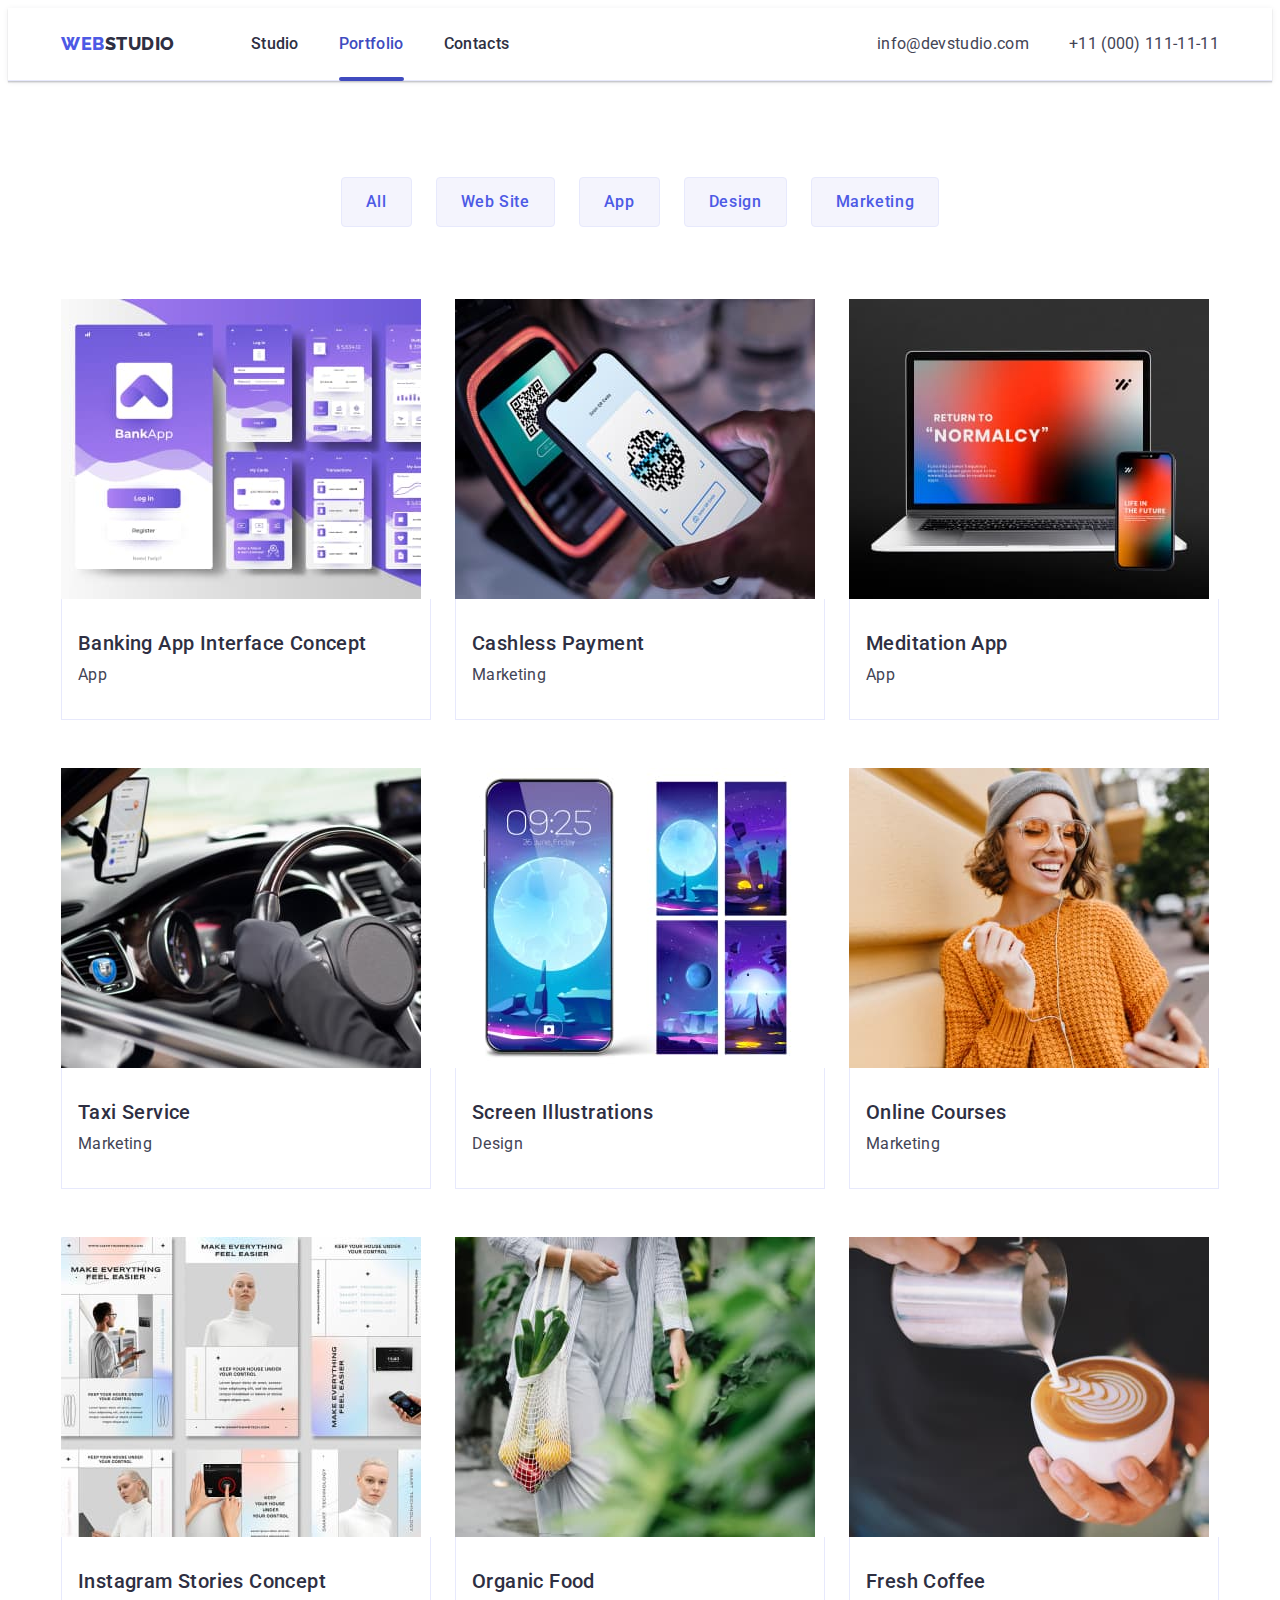
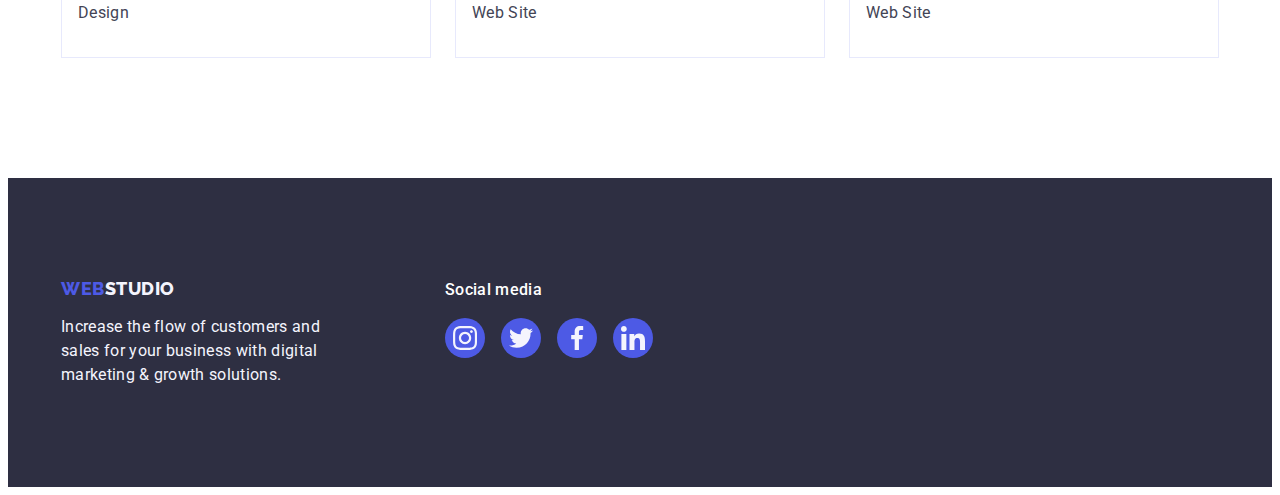
==== portfolio.html @ 70e91576 "Initial commit" ====
<!DOCTYPE html>
<html lang="en">
  <head>
    <meta charset="UTF-8" />
    <meta http-equiv="X-UA-Compatible" content="IE=edge" />
    <meta name="viewport" content="width=device-width, initial-scale=1.0" />
    <title>Портфоліо</title>
    <link rel="preconnect" href="https://fonts.googleapis.com" />
    <link rel="preconnect" href="https://fonts.gstatic.com" crossorigin />
    <link
      href="https://fonts.googleapis.com/css2?family=Raleway:wght@800&family=Roboto:wght@400;500;700;900&display=swap"
      rel="stylesheet"
    />
    <link
      rel="stylesheet"
      href="https://cdnjs.cloudflare.com/ajax/libs/modern-normalize/2.0.0/modern-normalize.min.css"
      integrity="sha512-4xo8blKMVCiXpTaLzQSLSw3KFOVPWhm/TRtuPVc4WG6kUgjH6J03IBuG7JZPkcWMxJ5huwaBpOpnwYElP/m6wg=="
      crossorigin="anonymous"
      referrerpolicy="no-referrer"
    />
    <link rel="stylesheet" href="./css/styles.css" />
  </head>
  <body>
    <header class="header">
      <div class="header-container container">
        <nav class="header-nav">
          <a href="./index.html" class="header-logo link"
            >Web<span class="header-logo-color">Studio</span></a
          >
          <ul class="header-nav-list list">
            <li class="header-nav-item">
              <a href="./index.html" class="header-link link">Studio</a>
            </li>
            <li class="header-nav-item">
              <a href="./portfolio.html" class="header-link current link"
                >Portfolio</a
              >
            </li>
            <li class="header-nav-item">
              <a href="" class="header-link link">Contacts</a>
            </li>
          </ul>
        </nav>
        <address class="header-address">
          <ul class="header-address-list list">
            <li class="header-address-item">
              <a
                href="mailto:info@devstudio.com"
                class="header-address-link link"
                >info@devstudio.com</a
              >
            </li>
            <li class="header-address-item">
              <a href="tel:+110001111111" class="header-address-link link"
                >+11 (000) 111-11-11</a
              >
            </li>
          </ul>
        </address>
      </div>
    </header>
    <main>
      <section class="hero">
        <div class="portfolio-container container">
          <h1 class="portfolio-title visually-hidden">Portfolio</h1>
          <ul class="hero-btn-list list">
            <li class="hero-btn-item">
              <button type="button" class="hero-btn">All</button>
            </li>
            <li class="hero-btn-item">
              <button type="button" class="hero-btn">Web Site</button>
            </li>
            <li class="hero-btn-item">
              <button type="button" class="hero-btn">App</button>
            </li>
            <li class="hero-btn-item">
              <button type="button" class="hero-btn">Design</button>
            </li>
            <li class="hero-btn-item">
              <button type="button" class="hero-btn">Marketing</button>
            </li>
          </ul>
          <ul class="portfolio-list list">
            <li class="portfolio-item">
              <a href="" class="portfolio-link link">
                <div class="overlay-container">
                  <img
                    src="./images/bankapp.jpg"
                    alt="Banking"
                    width="360"
                    height="300"
                  />
                  <p class="overlay">
                    14 Stylish and User-Friendly App Design Concepts · Task
                    Manager App · Calorie Tracker App · Exotic Fruit Ecommerce
                    App · Cloud Storage App
                  </p>
                </div>
                <div class="app-container">
                  <h2 class="hero-list-title">Banking App Interface Concept</h2>
                  <p class="portfolio-text text">App</p>
                </div></a
              >
            </li>
            <li class="portfolio-item">
              <a href="" class="portfolio-link link">
                <div class="overlay-container">
                  <img
                    src="./images/payment.jpg"
                    alt="Payment"
                    width="360"
                    height="300"
                  />
                  <p class="overlay">
                    14 Stylish and User-Friendly App Design Concepts · Task
                    Manager App · Calorie Tracker App · Exotic Fruit Ecommerce
                    App · Cloud Storage App
                  </p>
                </div>
                <div class="app-container">
                  <h2 class="hero-list-title">Cashless Payment</h2>
                  <p class="portfolio-text text">Marketing</p>
                </div></a
              >
            </li>
            <li class="portfolio-item">
              <a href="" class="portfolio-link link">
                <div class="overlay-container">
                  <img
                    src="./images/laptop.jpg"
                    alt="laptop"
                    width="360"
                    height="300"
                  />
                  <p class="overlay">
                    14 Stylish and User-Friendly App Design Concepts · Task
                    Manager App · Calorie Tracker App · Exotic Fruit Ecommerce
                    App · Cloud Storage App
                  </p>
                </div>
                <div class="app-container">
                  <h2 class="hero-list-title">Meditation App</h2>
                  <p class="portfolio-text text">App</p>
                </div></a
              >
            </li>
            <li class="portfolio-item">
              <a href="" class="portfolio-link link">
                <div class="overlay-container">
                  <img
                    src="./images/car.jpg"
                    alt="car"
                    width="360"
                    height="300"
                  />
                  <p class="overlay">
                    14 Stylish and User-Friendly App Design Concepts · Task
                    Manager App · Calorie Tracker App · Exotic Fruit Ecommerce
                    App · Cloud Storage App
                  </p>
                </div>
                <div class="app-container">
                  <h2 class="hero-list-title">Taxi Service</h2>
                  <p class="portfolio-text text">Marketing</p>
                </div></a
              >
            </li>
            <li class="portfolio-item">
              <a href="" class="portfolio-link link">
                <div class="overlay-container">
                  <img
                    src="./images/screen.jpg"
                    alt="screen"
                    width="360"
                    height="300"
                  />
                  <p class="overlay">
                    14 Stylish and User-Friendly App Design Concepts · Task
                    Manager App · Calorie Tracker App · Exotic Fruit Ecommerce
                    App · Cloud Storage App
                  </p>
                </div>
                <div class="app-container">
                  <h2 class="hero-list-title">Screen Illustrations</h2>
                  <p class="portfolio-text text">Design</p>
                </div></a
              >
            </li>
            <li class="portfolio-item">
              <a href="" class="portfolio-link link">
                <div class="overlay-container">
                  <img
                    src="./images/girl.jpg"
                    alt="girl"
                    width="360"
                    height="300"
                  />
                  <p class="overlay">
                    14 Stylish and User-Friendly App Design Concepts · Task
                    Manager App · Calorie Tracker App · Exotic Fruit Ecommerce
                    App · Cloud Storage App
                  </p>
                </div>
                <div class="app-container">
                  <h2 class="hero-list-title">Online Courses</h2>
                  <p class="portfolio-text text">Marketing</p>
                </div></a
              >
            </li>
            <li class="portfolio-item">
              <a href="" class="portfolio-link link">
                <div class="overlay-container">
                  <img
                    src="./images/stories.jpg"
                    alt="stories"
                    width="360"
                    height="300"
                  />
                  <p class="overlay">
                    14 Stylish and User-Friendly App Design Concepts · Task
                    Manager App · Calorie Tracker App · Exotic Fruit Ecommerce
                    App · Cloud Storage App
                  </p>
                </div>
                <div class="app-container">
                  <h2 class="hero-list-title">Instagram Stories Concept</h2>
                  <p class="portfolio-text text">Design</p>
                </div></a
              >
            </li>
            <li class="portfolio-item">
              <a href="" class="portfolio-link link">
                <div class="overlay-container">
                  <img
                    src="./images/food.jpg"
                    alt="food"
                    width="360"
                    height="300"
                  />
                  <p class="overlay">
                    14 Stylish and User-Friendly App Design Concepts · Task
                    Manager App · Calorie Tracker App · Exotic Fruit Ecommerce
                    App · Cloud Storage App
                  </p>
                </div>
                <div class="app-container">
                  <h2 class="hero-list-title">Organic Food</h2>
                  <p class="portfolio-text text">Web Site</p>
                </div></a
              >
            </li>
            <li class="portfolio-item">
              <a href="" class="portfolio-link link">
                <div class="overlay-container">
                  <img
                    src="./images/coffee.jpg"
                    alt="coffee"
                    width="360"
                    height="300"
                  />
                  <p class="overlay">
                    14 Stylish and User-Friendly App Design Concepts · Task
                    Manager App · Calorie Tracker App · Exotic Fruit Ecommerce
                    App · Cloud Storage App
                  </p>
                </div>
                <div class="app-container">
                  <h2 class="hero-list-title">Fresh Coffee</h2>
                  <p class="portfolio-text text">Web Site</p>
                </div></a
              >
            </li>
          </ul>
        </div>
      </section>
    </main>
    <footer class="footer">
      <div class="footer-section container">
        <div class="footer-container">
          <a href="./index.html" class="footer-logo link"
            >Web<span class="footer-logo-color">Studio</span>
          </a>
          <p class="footer-text">
            Increase the flow of customers and sales for your business with
            digital marketing & growth solutions.
          </p>
        </div>
        <div class="footer-social-container">
          <p class="footer-social-text">Social media</p>
          <ul class="footer-social-list list">
            <li class="footer-social-item">
              <a
                href="#"
                class="footer-social-link link"
                target="_blank"
                rel="noopener noreferrer nofollow"
                ><svg class="footer-social-icon" width="24" height="24">
                  <use href="./images/icons.svg#icon-instagram"></use></svg
              ></a>
            </li>
            <li class="footer-social-item">
              <a
                href="#"
                class="footer-social-link link"
                target="_blank"
                rel="noopener noreferrer nofollow"
                ><svg class="footer-social-icon" width="24" height="24">
                  <use href="./images/icons.svg#icon-twitter"></use></svg
              ></a>
            </li>
            <li class="footer-social-item">
              <a
                href="#"
                class="footer-social-link link"
                target="_blank"
                rel="noopener noreferrer nofollow"
                ><svg class="footer-social-icon" width="24" height="24">
                  <use href="./images/icons.svg#icon-facebook"></use></svg
              ></a>
            </li>
            <li class="footer-social-item">
              <a
                href="#"
                class="footer-social-link link"
                target="_blank"
                rel="noopener noreferrer nofollow"
                ><svg class="footer-social-icon" width="24" height="24">
                  <use href="./images/icons.svg#icon-linkedin"></use></svg
              ></a>
            </li>
          </ul>
        </div>
      </div>
    </footer>
  </body>
</html>
---- css/styles.css ----
body {
    font-family: "Roboto", sans-serif;
    color: var(--text-color);
    background-color: var(--white-color);
}

:root {
    --white-color: #FFFFFF;
    --title-color: #2E2F42;
    --text-color: #434455;
    --light-background: #F4F4FD;
    --hover-background: #404BBF;
    --blue-text-color: #4D5AE5;
    --transition: 250ms cubic-bezier(0.4, 0, 0.2, 1);
}

.list {
    list-style: none;
}

.link {
    text-decoration: none;
}

.container {
    width: 1158px;
    margin: 0 auto;
    padding: 0 15px;
}

p,
h1,
h2,
h3,
h4,
h5,
h6 {
    margin: 0;
}

ul,
ol {
    margin: 0;
    padding: 0;
}

img {
    display: block;
}

.visually-hidden {
    position: absolute;
    width: 1px;
    height: 1px;
    margin: -1px;
    border: 0;
    padding: 0;
    white-space: nowrap;
    clip-path: inset(100%);
    clip: rect(0 0 0 0);
    overflow: hidden;
}

/* -----HEADER----- */

.header {
    background-color: var(--white-color);
    border-bottom: 1px solid #E7E9FC;
    box-shadow: 0px 2px 1px rgba(46, 47, 66, 0.08), 0px 1px 1px rgba(46, 47, 66, 0.16), 0px 1px 6px rgba(46, 47, 66, 0.08);
}

.header-container {
    display: flex;
    align-items: center;
}

.header-logo {
    font-family: 'Raleway', sans-serif;
    font-style: normal;
    font-weight: 800;
    font-size: 18px;
    line-height: 1.17;
    letter-spacing: 0.03em;
    text-transform: uppercase;
    color: var(--blue-text-color);
    margin-right: 76px;
    display: block;
    padding: 24px 0;
}

.header-logo-color {
    color: var(--title-color);
}

.header-nav {
    display: flex;
    align-items: center;
}

.header-nav-list {
    display: flex;
    gap: 40px;
}

.header-link {
    font-weight: 500;
    font-size: 16px;
    line-height: 1.5;
    letter-spacing: 0.02em;
    display: block;
    color: var(--title-color);
    padding: 24px 0;
    position: relative;
    transition: color var(--transition);
}

.header-link::after {
    content: "";
    position: absolute;
    left: 0;
    bottom: -1px;
    transform: scaleX(0);
    transform-origin: right;
    width: 100%;
    height: 4px;
    border-radius: 2px;
    background-color: var(--hover-background);
    transition: transform var(--transition), color var(--transition);
}

.header-link:hover::after,
.header-link:focus::after,
.header-link.current::after {
    transform: scaleX(1);
    transform-origin: left;
}

.header-link:hover,
.header-link:focus,
.header-link.current {
    color: var(--hover-background);
}

.header-address {
    font-style: normal;
    margin-left: auto;
}

.header-address-list {
    display: flex;
    gap: 40px;
}

.header-address-item {}

.header-address-link {
    font-family: 'Roboto', sans-serif;
    font-style: normal;
    font-weight: 400;
    font-size: 16px;
    line-height: 1.5;
    letter-spacing: 0.02em;
    color: var(--text-color);
    display: block;
    padding: 24px 0;
    transition: color var(--transition);
}

.header-address-link:hover,
.header-address-link:focus {
    color: var(--hover-background);
}

/* -----MAIN----- */

.text {
    font-size: 16px;
    line-height: 1.5;
    letter-spacing: 0.02em;
    color: var(--text-color);
}

.hero {
    padding: 96px 0 120px;
}

.hero-main-page {
    max-width: 1440px;
    height: 600px;
    background: var(--title-color);
    background-image: linear-gradient(rgba(46, 47, 66, 0.7), rgba(46, 47, 66, 0.7)), url(../images/hero-image.jpg);
    background-repeat: no-repeat;
    background-position: center;
    background-size: cover;
    padding: 188px 0;
    margin: 0 auto;
}

.hero-main-container {}

.hero-title {
    font-size: 56px;
    line-height: 1.07;
    letter-spacing: 0.02em;
    color: var(--white-color);
    max-width: 496px;
    margin-left: auto;
    margin-right: auto;
    text-align: center;
}

.hero-list-title {
    font-weight: 500;
    font-size: 20px;
    line-height: 1.2;
    letter-spacing: 0.02em;
    color: var(--title-color);
    margin-bottom: 8px;
}

.hero-button {
    font-family: 'Roboto', sans-serif;
    font-style: normal;
    font-weight: 500;
    font-size: 16px;
    line-height: 1.5;
    letter-spacing: 0.04em;
    background: var(--blue-text-color);
    color: var(--white-color);
    cursor: pointer;
    display: block;
    margin-left: auto;
    margin-right: auto;
    min-width: 169px;
    height: 56px;
    margin-top: 48px;
    border: none;
    border-radius: 4px;
    box-shadow: 0px 4px 4px rgba(0, 0, 0, 0.15);
    transition: background-color var(--transition);
}

.hero-button:hover,
.hero-button:focus {
    background-color: var(--hover-background);

}

.hero-btn {
    font-family: 'Roboto', sans-serif;
    font-style: normal;
    font-weight: 500;
    font-size: 16px;
    line-height: 1.5;
    letter-spacing: 0.04em;
    background: var(--light-background);
    color: var(--blue-text-color);
    cursor: pointer;
    display: inline-block;
    border: 1px solid #E7E9FC;
    border-radius: 4px;
    padding: 12px 24px;
    border-radius: 4px;
    transition: color var(--transition), background-color var(--transition), border-color var(--transition), box-shadow var(--transition);
}

.hero-btn-list {
    display: flex;
    justify-content: center;
    gap: 24px;
    margin-bottom: 72px;
}

.hero-btn-item {
    display: inline-block;
}

.hero-btn:hover,
.hero-btn:focus {
    background-color: var(--hover-background);
    color: var(--white-color);
    border-color: transparent;
    box-shadow: 0px 3px 1px rgba(0, 0, 0, 0.1), 0px 2px 1px rgba(0, 0, 0, 0.08), 0px 2px 2px rgba(0, 0, 0, 0.12);
}

/* -----PORTFOLIO----- */

.portfolio-list {
    display: flex;
    flex-wrap: wrap;
    justify-content: center;
    column-gap: 24px;
    row-gap: 48px;
}

.portfolio-item {
    width: calc((100% - 48px) / 3);
}

.portfolio-link {
    display: block;
    transition: box-shadow var(--transition);
}

.portfolio-link:hover,
.portfolio-link:focus {
    box-shadow: 0px 1px 6px rgba(46, 47, 66, 0.08), 0px 1px 1px rgba(46, 47, 66, 0.16), 0px 2px 1px rgba(46, 47, 66, 0.08);
}

.portfolio-text {}

.app-container {
    padding: 32px 16px;
    border: 1px solid #e7e9fc;
    border-top: none;
}

/* -----OVERLAY----- */

.overlay-container {
    position: relative;
    overflow: hidden;
}

.overlay {
    background: var(--blue-text-color);
    font-size: 16px;
    line-height: 1.5;
    letter-spacing: 0.02em;
    color: #F4F4FD;
    padding: 40px 32px;
    position: absolute;
    left: 0;
    top: 0;
    width: 100%;
    height: 100%;
    overflow: auto;
    transform: translate(0, 100%);
    transition: transform var(--transition);
}

.portfolio-link:hover .overlay,
.portfolio-link:focus .overlay {
    transform: translate(0, 0);
}

/* -----Section VALUES----- */

.values {
    background-color: var(--white-color);
    padding: 120px 0;
}

.values-icon-container {
    width: 264px;
    height: 112px;
    background: var(--light-background);
    border-radius: 4px;
    display: flex;
    justify-content: center;
    align-items: center;
    margin-bottom: 8px;
}

.values-icon {}

.values-container {}

.values-list {
    display: flex;
    gap: 24px;
}

.values-item {
    width: calc((100% - 72px) / 4);
}

.values-text {}

.values-title {
    font-weight: 500;
    font-size: 20px;
    line-height: 1.2;
    letter-spacing: 0.02em;
    color: var(--title-color);
    margin-bottom: 8px;
}

/* -----Section WORK----- */

.work {
    background-color: var(--white-color);
    padding-bottom: 120px;
}

.work-container {}

.work-list {
    display: flex;
    gap: 24px;
    justify-content: center;
}

.work-item {
    width: calc((100% - 48px) / 3);
}

.work-title {
    font-size: 36px;
    line-height: 1.11;
    letter-spacing: 0.02em;
    text-transform: capitalize;
    color: var(--title-color);
    text-align: center;
    margin-bottom: 72px;
}

/* -----Section TEAM----- */

.team {
    background-color: var(--light-background);
    padding: 120px 0;
}

.team-container {}

.team-list {
    display: flex;
    gap: 24px;
    justify-content: center;
}

.team-title {
    font-size: 36px;
    line-height: 1.11;
    letter-spacing: 0.02em;
    text-transform: capitalize;
    color: var(--title-color);
    text-align: center;
    margin-bottom: 72px;
}

.team-item {
    background-color: var(--white-color);
    width: calc((100% - 72px) / 4);
    border-radius: 0px 0px 4px 4px;
    box-shadow: 0px 1px 6px rgba(46, 47, 66, 0.08), 0px 1px 1px rgba(46, 47, 66, 0.16), 0px 2px 1px rgba(46, 47, 66, 0.08);
}

.team-name-container {
    padding: 32px 16px;
}

.team-text {
    font-size: 16px;
    line-height: 1.5;
    letter-spacing: 0.02em;
    color: var(--text-color);
    text-align: center;
    margin-bottom: 8px;
}

.worker-name {
    font-weight: 500;
    font-size: 20px;
    line-height: 1.2;
    letter-spacing: 0.02em;
    color: var(--title-color);
    text-align: center;
    margin-bottom: 8px;
}

.team-social-list {
    display: flex;
    justify-content: center;
    gap: 24px;
}

.social-list_item {
    width: 40px;
    height: 40px;
}

.social-list_item-link {
    width: 100%;
    height: 100%;
    background-color: var(--blue-text-color);
    border-radius: 50%;
    display: flex;
    align-items: center;
    justify-content: center;
    fill: var(--light-background);
    transition: background-color var(--transition);
}

.social-list_item-link:hover,
.social-list_item-link:focus {
    background-color: var(--hover-background);
}


.social-list_icon {
    fill: currentColor;
}

/* -----CUSTOMERS----- */

.customers {
    padding-top: 120px;
    padding-bottom: 120px;
}

.customers-title {
    font-family: 'Roboto';
    font-style: normal;
    font-weight: 700;
    font-size: 36px;
    line-height: 1.11;
    text-align: center;
    letter-spacing: 0.02em;
    text-transform: capitalize;
    color: var(--title-color);
    margin-bottom: 72px;
}

.customers-list {
    display: flex;
    gap: 24px;
}

.customers-item {
    width: calc((100% - 120px) / 6);
    height: 88px;
}

.customers-link {
    width: 100%;
    height: 100%;
    border: 1px solid #8E8F99;
    border-radius: 4px;
    display: flex;
    justify-content: center;
    align-items: center;
    color: #8e8f99;
    transition: color var(--transition), border-color var(--transition);
}

.customers-link:hover,
.customers-link:focus {
    border-color: var(--hover-background);
    color: var(--hover-background);
}

.customers-icon {
    fill: currentColor;
}

/* -----FOOTER----- */

.footer-section {
    display: flex;
    align-items: baseline;
}

.footer {
    background-color: var(--title-color);
    padding: 100px 0;
}

.footer-container {
    width: 264px;
    margin-right: 120px;
}

.footer-logo {
    font-family: 'Raleway', sans-serif;
    font-style: normal;
    font-weight: 800;
    font-size: 18px;
    line-height: 1.17;
    letter-spacing: 0.03em;
    text-transform: uppercase;
    color: var(--blue-text-color);
    display: inline-block;
    margin-bottom: 16px;
}

.footer-logo-color {
    color: var(--light-background);
}

.footer-text {
    font-size: 16px;
    line-height: 1.5;
    letter-spacing: 0.02em;
    color: var(--light-background);
    max-width: 264px;
}

.footer-social-container {
    width: 208px;
}

.footer-social-text {
    font-weight: 500;
    font-size: 16px;
    line-height: 1.5;
    letter-spacing: 0.02em;
    color: var(--white-color);
    margin-bottom: 16px;
}

.footer-social-list {
    display: flex;
    gap: 16px;
}

.footer-social-item {
    width: 40px;
    height: 40px;
}

.footer-social-link {
    width: 100%;
    height: 100%;
    background-color: var(--blue-text-color);
    border-radius: 50%;
    display: flex;
    align-items: center;
    justify-content: center;
    transition: background-color var(--transition);
}

.footer-social-icon {
    fill: var(--light-background);
}

.footer-social-link:hover,
.footer-social-link:focus {
    background-color: #31D0AA;
}

/* -----MODAL WINDOW----- */

.backdrop {
    position: fixed;
    top: 0;
    left: 0;
    z-index: 100;
    width: 100%;
    height: 100%;
    background: rgba(46, 47, 66, 0.4);
    transition: opacity var(--transition), visibility var(--transition);
}

.backdrop.is-hidden {
    opacity: 0;
    visibility: hidden;
    pointer-events: none;
}

.modal {
    position: absolute;
    top: 50%;
    left: 50%;
    transform: translate(-50%, -50%);
    width: 408px;
    min-height: 584px;
    background: #FCFCFC;
    box-shadow: 0px 1px 1px rgba(0, 0, 0, 0.14), 0px 1px 3px rgba(0, 0, 0, 0.12), 0px 2px 1px rgba(0, 0, 0, 0.2);
    border-radius: 4px;
    transition: transform var(--transition);
}

.modal-close-button {
    position: absolute;
    top: 24px;
    right: 24px;
    display: flex;
    justify-content: center;
    align-items: center;
    width: 24px;
    height: 24px;
    border-radius: 50%;
    background: #E7E9FC;
    border: 1px solid rgba(0, 0, 0, 0.1);
    padding: 0;
    cursor: pointer;
    transition: background-color var(--transition), border var(--transition);
}

.modal-close-button:hover,
.modal-close-button:focus {
    background: var(--hover-background);
    border: none;
}

.modal-close-icon {
    transition: fill var(--transition);
}

.modal-close-button:hover .modal-close-icon,
.modal-close-button:focus .modal-close-icon {
    fill: var(--white-color);
}
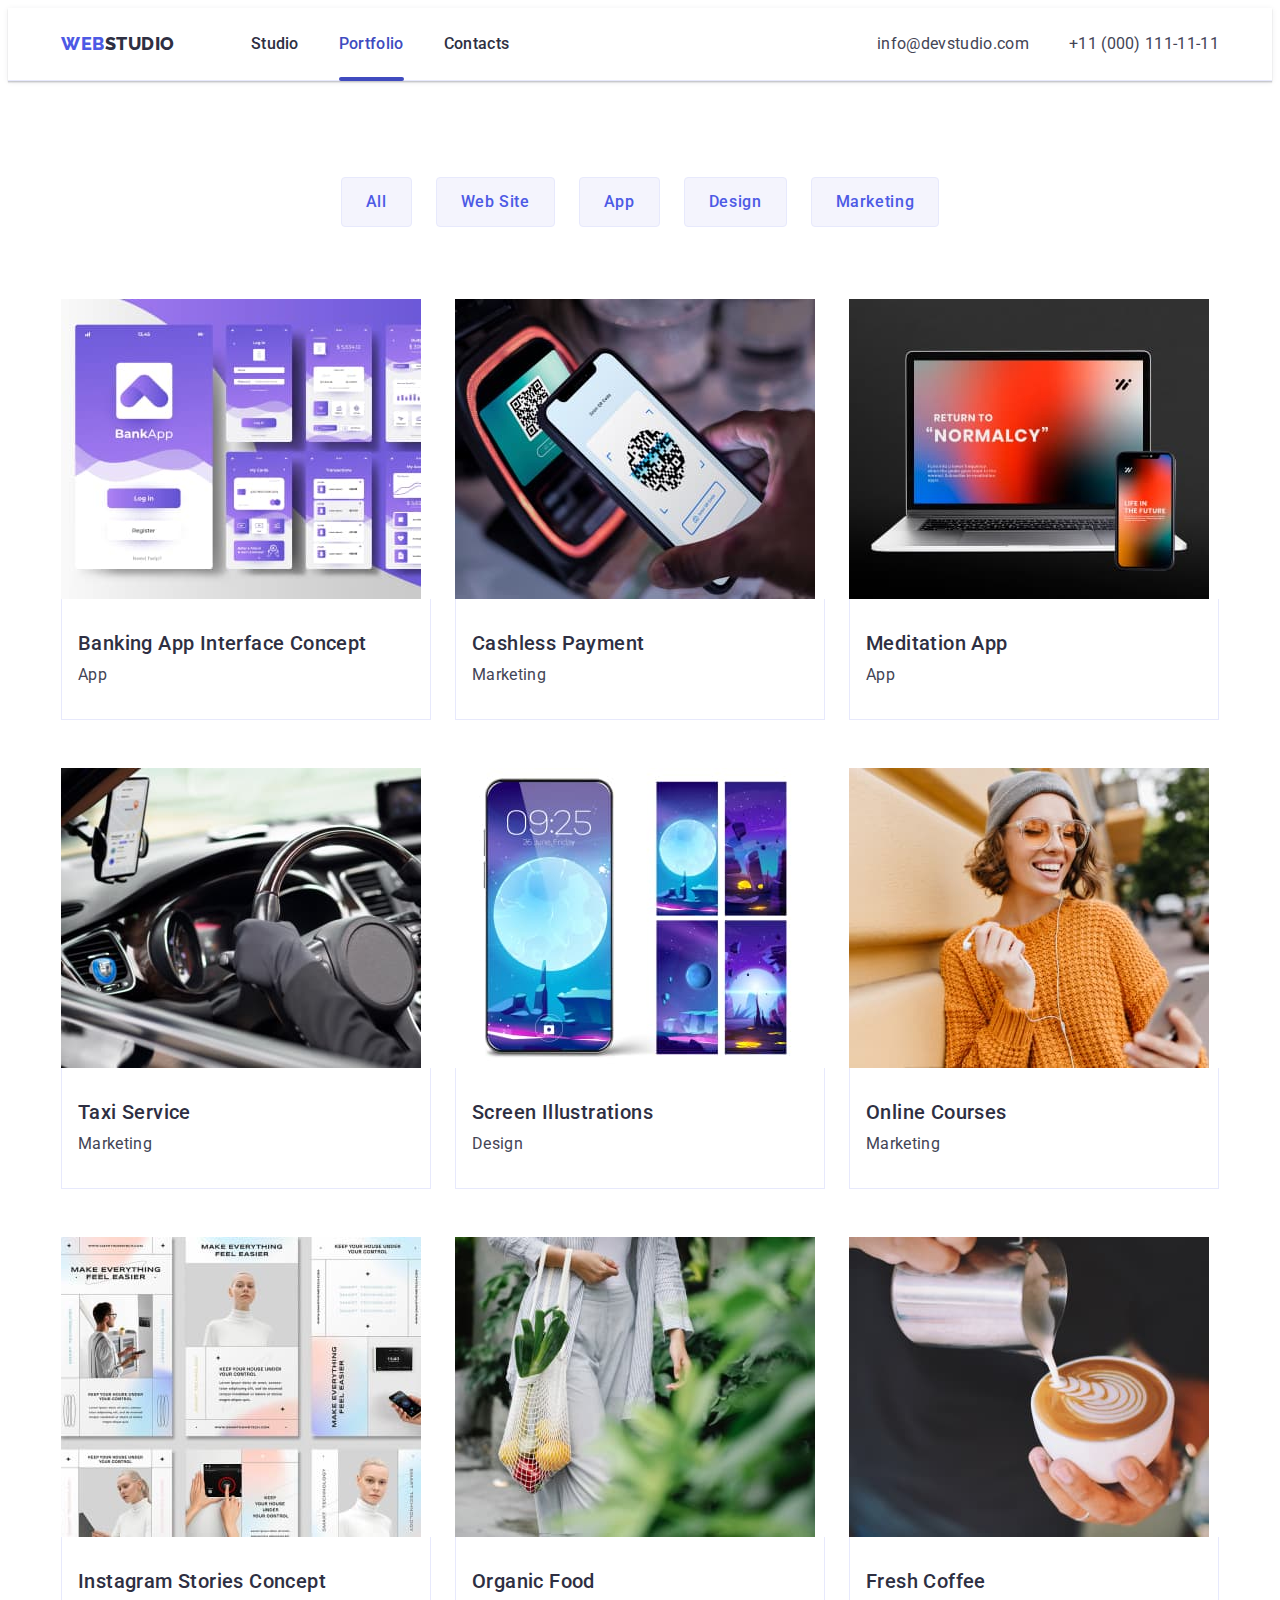
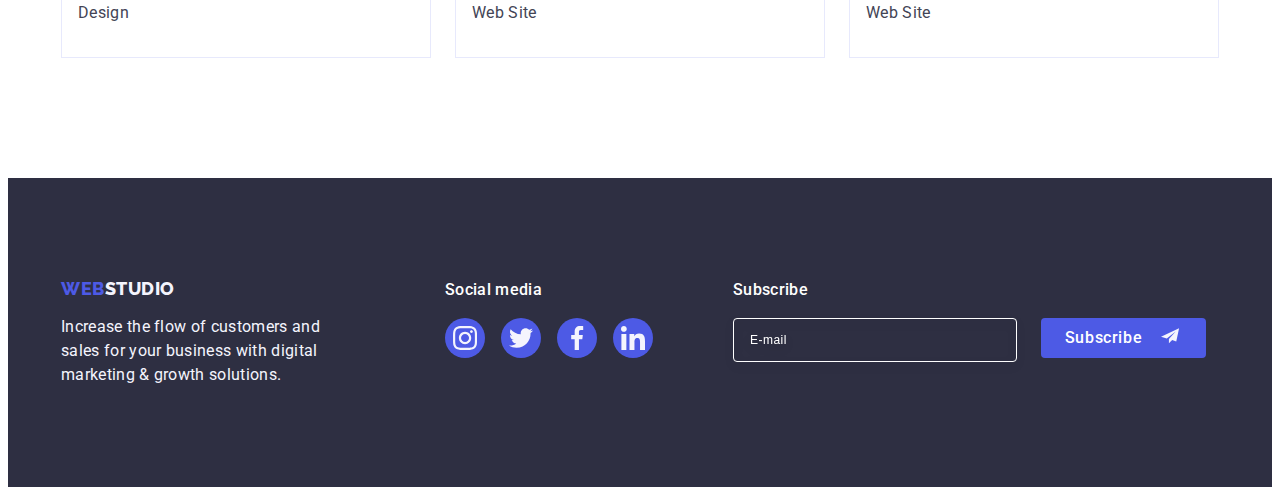
==== commit 8f44fc71: "homework-6" ====
--- a/portfolio.html
+++ b/portfolio.html
@@ -330,6 +330,25 @@
             </li>
           </ul>
         </div>
+        <div class="footer-form-container">
+          <p class="form-footer-title">Subscribe</p>
+          <form class="form-footer">
+            <label class="footer-label">
+              <input
+                type="email"
+                name="email-subscribe"
+                placeholder="E-mail"
+                class="footer-input"
+              />
+            </label>
+            <button type="submit" class="footer-button">
+              Subscribe
+              <svg class="footer-form-icon" width="24" height="24">
+                <use href="./images/icons.svg#icon-plane"></use>
+              </svg>
+            </button>
+          </form>
+        </div>
       </div>
     </footer>
   </body>
--- a/css/styles.css
+++ b/css/styles.css
@@ -640,6 +640,8 @@
     background-color: #31D0AA;
 }
 
+
+
 /* -----MODAL WINDOW----- */
 
 .backdrop {
@@ -664,6 +666,8 @@
     top: 50%;
     left: 50%;
     transform: translate(-50%, -50%);
+    padding: 72px 24px 24px 24px;
+    ;
     width: 408px;
     min-height: 584px;
     background: #FCFCFC;
@@ -702,4 +706,215 @@
 .modal-close-button:hover .modal-close-icon,
 .modal-close-button:focus .modal-close-icon {
     fill: var(--white-color);
+}
+
+.modal-title {
+    margin-bottom: 16px;
+    font-weight: 500;
+    font-size: 16px;
+    line-height: 1.5;
+    text-align: center;
+    letter-spacing: 0.02em;
+    color: var(--title-color);
+}
+
+.form {}
+
+.modal-field {
+    margin-bottom: 8px;
+}
+
+.form-input {
+    width: 100%;
+    height: 40px;
+    border: 1px solid rgba(46, 47, 66, 0.4);
+    border-radius: 4px;
+    background-color: transparent;
+    padding-left: 38px;
+    outline: transparent;
+    transition: border-color var(--transition);
+}
+
+.form-input:focus {
+    border-color: var(--blue-text-color);
+}
+
+.form-input:focus+.form-icon {
+    fill: var(--blue-text-color);
+}
+
+.form-label {
+    display: block;
+    margin-bottom: 4px;
+    font-size: 12px;
+    line-height: 1.17;
+    letter-spacing: 0.04em;
+    color: #8E8F99;
+}
+
+.form-label span {
+    display: block;
+    margin-bottom: 4px;
+    font-size: 12px;
+    line-height: 1.17;
+    letter-spacing: 0.04em;
+    color: #8E8F99;
+}
+
+.input-container {
+    position: relative;
+}
+
+.form-icon {
+    position: absolute;
+    left: 16px;
+    top: 50%;
+    transform: translateY(-50%);
+    transition: fill var(--transition);
+}
+
+.comment-field {
+    margin-bottom: 16px;
+}
+
+.form-textarea {
+    width: 100%;
+    height: 120px;
+    font-size: 12px;
+    line-height: 1.17;
+    letter-spacing: 0.04em;
+    color: rgba(46, 47, 66, 0.4);
+    padding: 8px 16px;
+    border: 1px solid rgba(46, 47, 66, 0.4);
+    border-radius: 4px;
+    background-color: transparent;
+    resize: none;
+    outline: transparent;
+    transition: border-color var(--transition);
+}
+
+.form-textarea:focus {
+    border-color: var(--blue-text-color);
+}
+
+.checkbox-field {
+    margin-bottom: 24px;
+}
+
+.privacy-input {}
+
+.privacy-input:checked+.privacy-text span {
+    border: none;
+    fill: var(--light-background);
+    background-color: var(--hover-background);
+}
+
+.privacy-text {
+    font-size: 12px;
+    line-height: 1.17;
+    letter-spacing: 0.04em;
+    color: #8E8F99;
+}
+
+.privacy-text span {
+    width: 16px;
+    height: 16px;
+    border: 1px solid rgba(46, 47, 66, 0.4);
+    border-radius: 2px;
+    margin-right: 8px;
+    display: inline-flex;
+    align-items: center;
+    justify-content: center;
+    fill: transparent;
+    transition: background-color var(--transition), border var(--transition);
+}
+
+.privacy-span {}
+
+.privacy-icon {}
+
+.privacy-link {
+    padding-left: 5px;
+    color: var(--blue-text-color);
+}
+
+.form-button {
+    min-width: 169px;
+    height: 56px;
+    display: block;
+    margin-left: auto;
+    margin-right: auto;
+    margin-top: 24px;
+    background: var(--blue-text-color);
+    box-shadow: 0px 4px 4px rgba(0, 0, 0, 0.15);
+    border-radius: 4px;
+    border: none;
+    font-weight: 500;
+    font-size: 16px;
+    line-height: 1.5;
+    letter-spacing: 0.04em;
+    color: var(--white-color);
+    cursor: pointer;
+    transition: background-color var(--transition);
+}
+
+.footer-form-container {
+    margin-left: 80px;
+}
+
+.form-footer-title {
+    margin-bottom: 16px;
+    font-weight: 500;
+    font-size: 16px;
+    line-height: 1.5;
+    letter-spacing: 0.02em;
+    color: var(--white-color);
+}
+
+.form-footer {
+    display: flex;
+    gap: 24px;
+}
+
+.footer-label {}
+
+.footer-input {
+    width: 264px;
+    height: 40px;
+    border: 1px solid var(--white-color);
+    background-color: transparent;
+    font-size: 12px;
+    line-height: 1.5;
+    letter-spacing: 0.04em;
+    padding-left: 16px;
+    filter: drop-shadow(0px 4px 4px rgba(0, 0, 0, 0.15));
+    border-radius: 4px;
+    color: var(--white-color);
+}
+
+.footer-input::placeholder {
+    color: var(--white-color);
+}
+
+.footer-button {
+    min-width: 165px;
+    height: 40px;
+    display: flex;
+    justify-content: center;
+    align-items: center;
+    background-color: var(--blue-text-color);
+    border-radius: 4px;
+    border: none;
+    color: var(--white-color);
+    font-family: "Roboto", sans-serif;
+    font-weight: 500;
+    font-size: 16px;
+    line-height: 1.5;
+    letter-spacing: 0.04em;
+    cursor: pointer;
+}
+
+.footer-form-icon {
+    margin-left: 16px;
+    fill: var(--light-background);
 }